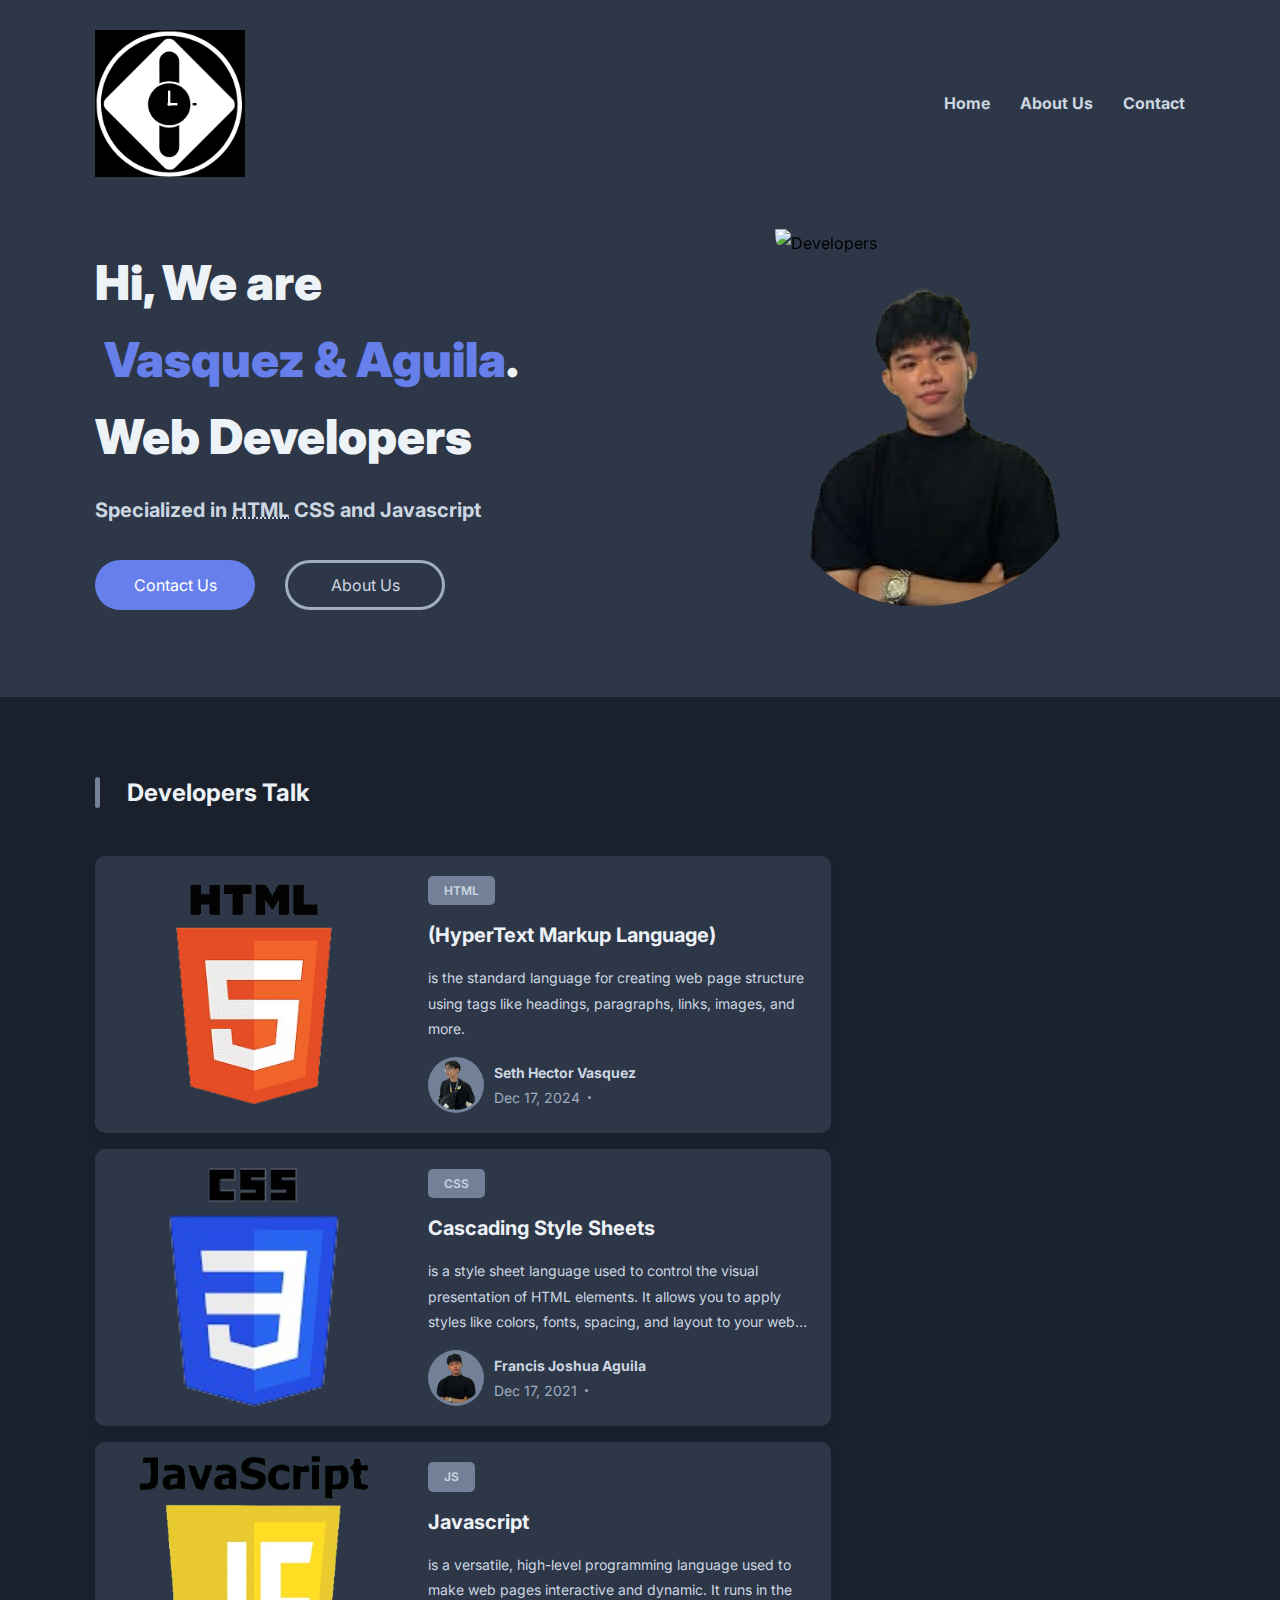
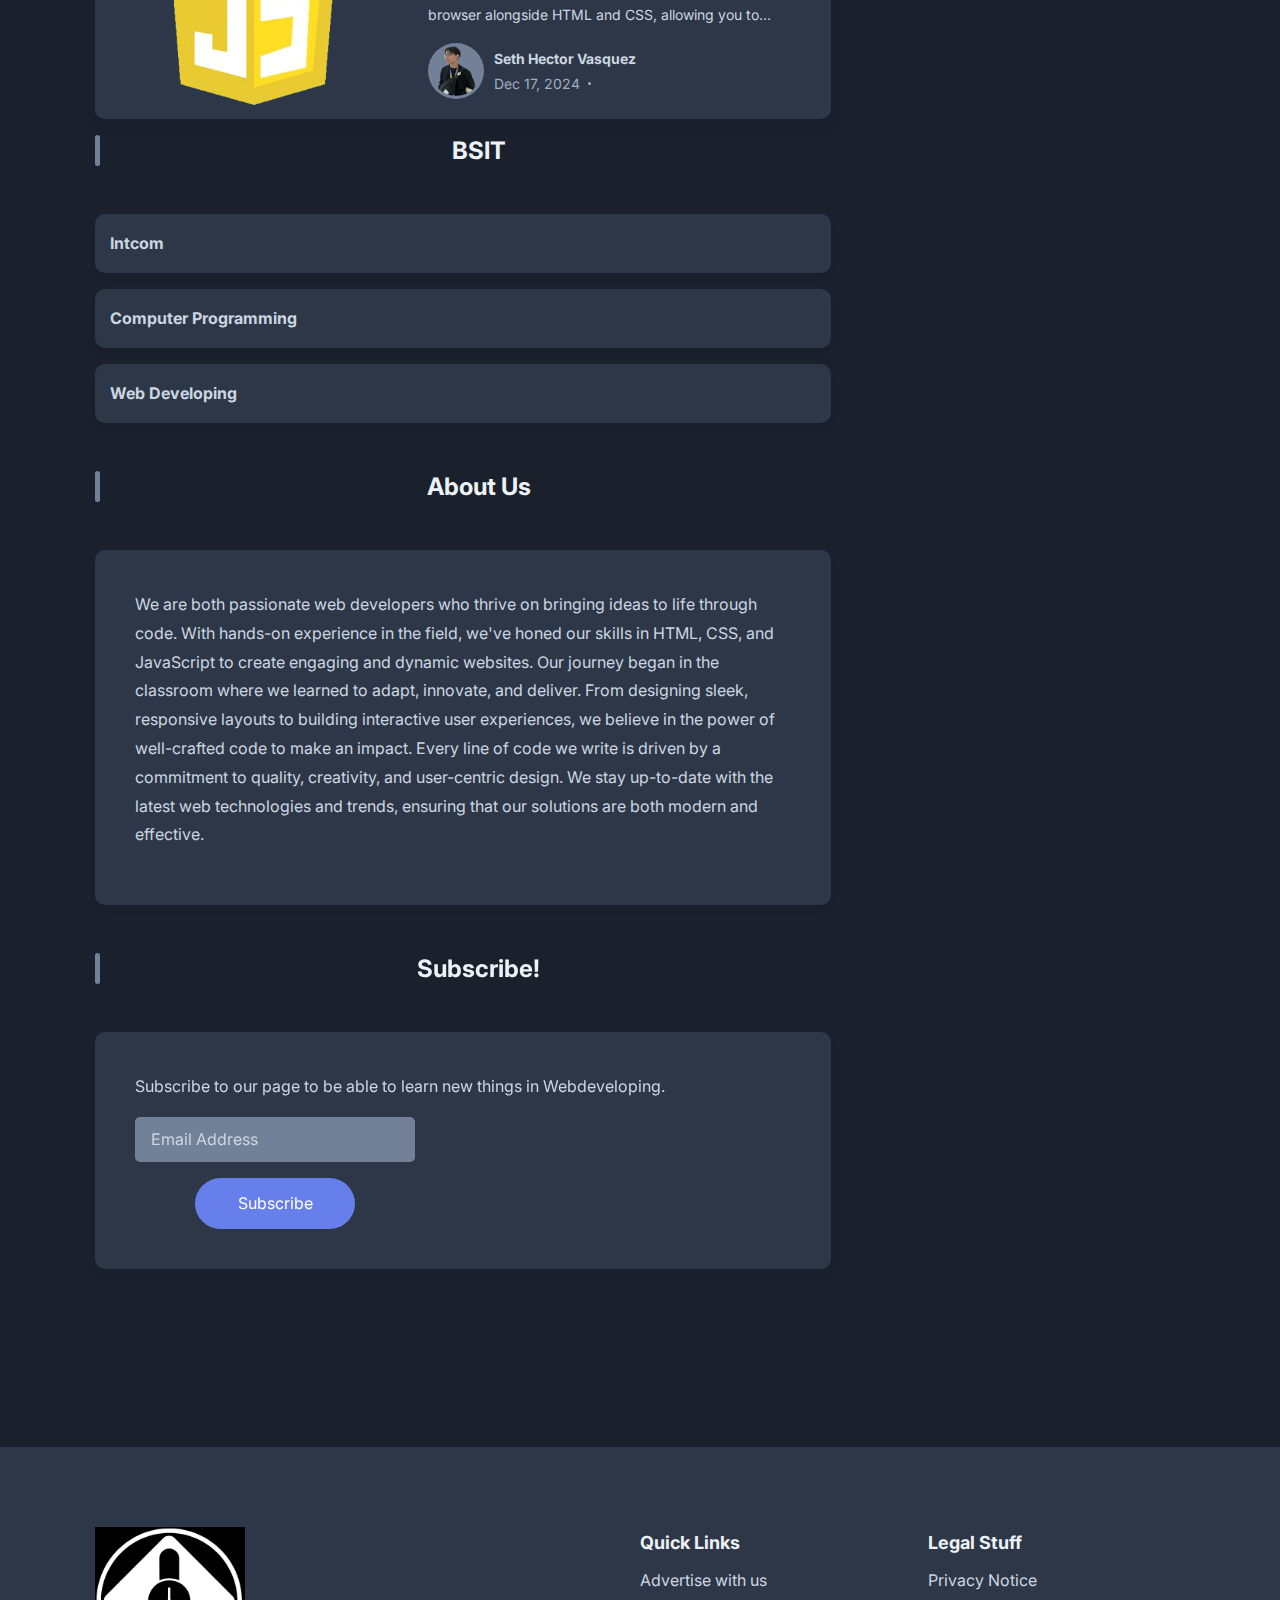
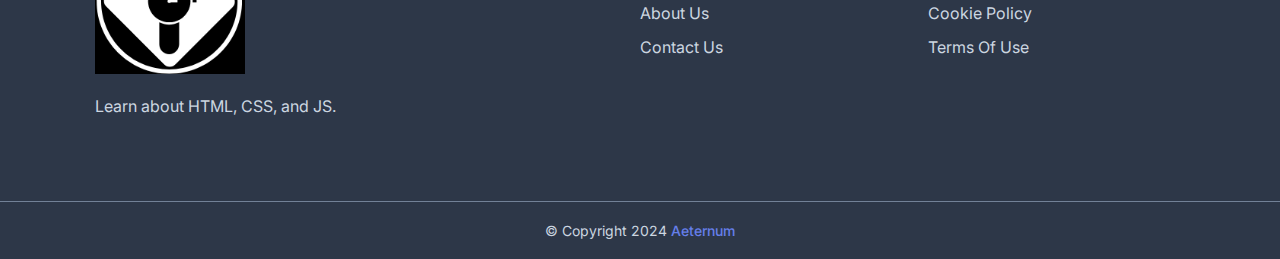
==== Developers.html @ 4b657378 "developers" ====
<!DOCTYPE html>
<html lang="en">
<head>
    <meta charset="UTF-8">
    <meta name="viewport" content="width=device-width, initial-scale=1.0">
  <title>Developers Page</title>

  <!--
    - favicon
  -->
  <link rel="shortcut icon" href="IMG/favicon.ico" type="image/x-icon">

  <!--
    - custom css link
  -->
  <link rel="stylesheet" href="./css/style.css">

  <!--
    - google font link
  -->
  <link rel="preconnect" href="https://fonts.googleapis.com">
  <link rel="preconnect" href="https://fonts.gstatic.com" crossorigin>
  <link href="https://fonts.googleapis.com/css2?family=Inter:wght@200;300;400;500;600;700;800;900&display=swap"
    rel="stylesheet">
</head>

<body class="dark-theme">

  <!--
    - #HEADER
  -->

  <header>

    <div class="container">

      <nav class="navbar">

        <a href="#">
          <img src="images/Logo.png" alt="SimpleBlog logo" width="150" class="logo-dark">
        </a>

        <div class="btn-group">

          <button class="nav-menu-btn">
            <ion-icon name="menu-outline"></ion-icon>
          </button>

        </div>

        <div class="flex-wrapper">

          <ul class="desktop-nav">

            <li>
              <a href="#" class="nav-link">Home</a>
            </li>

            <li>
              <a href="#" class="nav-link">About Us</a>
            </li>

            <li>
              <a href="#" class="nav-link">Contact</a>
            </li>

          </ul>


        </div>

        <div class="mobile-nav">

          <button class="nav-close-btn">
            <ion-icon name="close-outline"></ion-icon>
          </button>

          <div class="wrapper">

            <p class="h3 nav-title">Main Menu</p>

            <ul>
              <li class="nav-item">
                <a href="#" class="nav-link">Home</a>
              </li>

              <li class="nav-item">
                <a href="#" class="nav-link">About Us</a>
              </li>

              <li class="nav-item">
                <a href="#" class="nav-link">Contact</a>
              </li>
            </ul>

          </div>

          <div>

            <p class="h3 nav-title">Topics</p>

            <ul>
              <li class="nav-item">
                <a href="#" class="nav-link">Database</a>
              </li>

              <li class="nav-item">
                <a href="#" class="nav-link">Accessibility</a>
              </li>

              <li class="nav-item">
                <a href="#" class="nav-link">Web Performance</a>
              </li>
            </ul>

          </div>

        </div>

      </nav>

    </div>

  </header>





  <main>

    <!--
      - #HERO SECTION
    -->

    <div class="hero">

      <div class="container">

        <div class="left">

          <h1 class="h1">
            Hi, We are<b><br>&nbsp;Vasquez & Aguila</b>.
            <br>Web Developers
          </h1>

          <p class="h3">
            Specialized in <abbr title="Accessibility">HTML</abbr>
            CSS and Javascript
          </p>

          <div class="btn-group">
            <a href="#" class="btn btn-primary">Contact Us</a>
            <a href="#" class="btn btn-secondary">About Us</a>
          </div>

        </div>

        <div class="right">

          <div class="pattern-bg"></div>
          <div class="img-box">
            <img src="images/hero.png" alt="Developers" class="hero-img"><br> <img src="images/Hero2.png" alt="Developers" class="hero-img">
          </div>

        </div>

      </div>

    </div>





    <div class="main">

      <div class="container">

        <!--
          - BLOG SECTION
        -->

        <div class="blog">

          <h2 class="h2">Developers Talk</h2>

          <div class="blog-card-group">

            <div class="blog-card">

              <div class="blog-card-banner">
                <img src="images/HTML.png" alt=""
                  width="250" class="blog-banner-img">
              </div>

              <div class="blog-content-wrapper">

                <button class="blog-topic text-tiny">HTML</button>

                <h3>
                  <a href="#" class="h3">
                    (HyperText Markup Language)
                  </a>
                </h3>

                <p class="blog-text">
                    is the standard language for creating web page structure using tags like headings, paragraphs, links, images, and more.
                </p>

                <div class="wrapper-flex">

                  <div class="profile-wrapper">
                    <img src="images/Hero.png" alt="Seth Vasquez" width="50">
                  </div>

                  <div class="wrapper">
                    <a href="#" class="h4">Seth Hector Vasquez</a>

                    <p class="text-sm">
                      <time datetime="2024-12-17">Dec 17, 2024</time>
                      <span class="separator"></span>
                    </p>
                  </div>

                </div>

              </div>

            </div>


            <div class="blog-card">

              <div class="blog-card-banner">
                <img src="images/CSS.png" alt="" width="250"
                  class="blog-banner-img">
              </div>

              <div class="blog-content-wrapper">

                <button class="blog-topic text-tiny">CSS</button>

                <h3><a href="" class="h3">Cascading Style Sheets</a></h3>

                <p class="blog-text">
                    is a style sheet language used to control the visual presentation of HTML elements. It allows you to apply styles like colors, fonts, spacing, and layout to your web pages. CSS helps ensure that websites are visually appealing and consistent across different devices.
                </p>

                <div class="wrapper-flex">

                  <div class="profile-wrapper">
                    <img src="images/Hero2.png" alt="Josh Aguila" width="50">
                  </div>

                  <div class="wrapper">
                    <a href="#" class="h4">Francis Joshua Aguila</a>

                    <p class="text-sm">
                      <time datetime="2024-12-17">Dec 17, 2021</time>
                      <span class="separator"></span>
                    </p>
                  </div>

                </div>

              </div>

            </div>


            <div class="blog-card">

              <div class="blog-card-banner">
                <img src="images/JS.png" alt="" width="250"
                  class="blog-banner-img">
              </div>

              <div class="blog-content-wrapper">

                <button class="blog-topic text-tiny">JS</button>

                <h3><a href="" class="h3">Javascript</a></h3>

                <p class="blog-text">
                    is a versatile, high-level programming language used to make web pages interactive and dynamic. It runs in the browser alongside HTML and CSS, allowing you to respond to user actions, manipulate webpage content, and create complex features like animations, form validations, and dynamic updates without reloading the page.
                </p>

                <div class="wrapper-flex">

                  <div class="profile-wrapper">
                    <img src="images/Hero.png" alt="" width="50">
                  </div>

                  <div class="wrapper">
                    <a href="#" class="h4">Seth Hector Vasquez</a>

                    <p class="text-sm">
                      <time datetime="2024-12-17">Dec 17, 2024</time>
                      <span class="separator"></span>
                    </p>
                  </div>

                </div>

              </div>

            </div>



        <!--
          - ASIDE
        -->

        <div class="aside">

          <div class="topics">

            <h2 class="h2">BSIT</h2>

            <a href="#" class="topic-btn">

              <p>Intcom</p>
            </a>

            <a href="#" class="topic-btn">

              <p>Computer Programming</p>
            </a>

            <a href="#" class="topic-btn">

              <p>Web Developing</p>
            </a>

          </div>

          <div class="contact">

            <h2 class="h2">About Us</h2>

            <div class="wrapper">

              <p>
                We are both passionate web developers who thrive on bringing ideas to life through code. With hands-on experience in the field, we've honed our skills in HTML, CSS, and JavaScript to create engaging and dynamic websites.

                Our journey began in the classroom where we learned to adapt, innovate, and deliver. From designing sleek, responsive layouts to building interactive user experiences, we believe in the power of well-crafted code to make an impact.

                Every line of code we write is driven by a commitment to quality, creativity, and user-centric design. We stay up-to-date with the latest web technologies and trends, ensuring that our solutions are both modern and effective.
              </p>

            </div>

          </div>

          <div class="newsletter">

            <h2 class="h2">Subscribe!</h2>

            <div class="wrapper">

              <p>
                Subscribe to our page to be able to learn new things in Webdeveloping.
              </p>

              <form action="#">
                <input type="email" name="email" placeholder="Email Address" required>

                <button type="submit" class="btn btn-primary">Subscribe</button>
              </form>

            </div>

          </div>

        </div>

      </div>

    </div>

  </main>





  <!--
    - #FOOTER
  -->

  <footer>

    <div class="container">

      <div class="wrapper">

        <a href="#" class="footer-logo">
          <img src="images/Logo.png" alt="SimpleBlog Logo" width="150" class="logo-light">
          <img src="images/Logo.png" alt="SimpleBlog Logo" width="150" class="logo-dark">
        </a>

        <p class="footer-text">
          Learn about HTML, CSS, and JS.
        </p>

      </div>

      <div class="wrapper">

        <p class="footer-title">Quick Links</p>

        <ul>

          <li>
            <a href="#" class="footer-link">Advertise with us</a>
          </li>

          <li>
            <a href="#" class="footer-link">About Us</a>
          </li>

          <li>
            <a href="#" class="footer-link">Contact Us</a>
          </li>

        </ul>

      </div>

      <div class="wrapper">

        <p class="footer-title">Legal Stuff</p>

        <ul>

          <li>
            <a href="#" class="footer-link">Privacy Notice</a>
          </li>

          <li>
            <a href="#" class="footer-link">Cookie Policy</a>
          </li>

          <li>
            <a href="#" class="footer-link">Terms Of Use</a>
          </li>

        </ul>

      </div>

    </div>

    <p class="copyright">
      &copy; Copyright 2024 <a href="#">Aeternum</a>
    </p>

  </footer>

</body>

</html>
---- css/style.css ----
.light-theme {

  /**
   * light theme colors 
   */

  --background-primary: hsl(0, 0%, 100%);
  --background-secondary: hsl(0, 0%, 97%);

  --action-primary: hsl(214, 32%, 91%);
  --action-secondary: hsl(210, 38%, 95%);

  --foreground-primary: hsl(218, 23%, 23%);
  --foreground-secondary: hsl(216, 15%, 52%);
  --foreground-tertiary: hsl(214, 20%, 69%);

  --accent: hsl(229, 76%, 66%);

}

.dark-theme {

  /**
   * dark theme colors 
   */

  --background-primary: hsl(218, 23%, 23%);
  --background-secondary: hsl(220, 26%, 14%);

  --action-primary: hsl(216, 15%, 52%);
  --action-secondary: hsl(218, 23%, 23%);

  --foreground-primary: hsl(210, 38%, 95%);
  --foreground-secondary: hsl(211, 25%, 84%);
  --foreground-tertiary: hsl(214, 20%, 69%);

  --accent: hsl(229, 76%, 66%);

}

:root {

  /**
   * color
   */

  --white: hsl(0, 0%, 100%);

  /**
   * typography 
   */

  --fs-base: 0.85rem;
  --fs-1: 1.875rem;
  --fs-2: 1.5rem;
  --fs-3: 1.25rem;
  --fs-4: 0.875rem;
  --fs-5: 0.75rem;

  /**
   * spacing 
   */

  --py: 5rem;

}





/*-----------------------------------*\ 
  #RESET
\*-----------------------------------*/

*, *::before, *::after {
  margin:  0;
  padding: 0;
  box-sizing: border-box;
}

a { text-decoration: none; }

li { list-style: none; }

img, button { display: block; }

a, span { display: inline-block; }

button {
  font: inherit;
  border: none;
  background: none;
  cursor: pointer;
}

html {
  font-family: "Inter", sans-serif;
  font-size: var(--fs-base); /* base font-size (0.85rem = 13.6px) */
  line-height: 1.8;
}

:focus { outline-offset: 4px; }


/**
 * scrollbar style
 */

::-webkit-scrollbar { width: 16px; }


::-webkit-scrollbar-thumb {
  background: var(--accent);
  border-radius: 20px;
  border: 4px solid;
}

.light-theme::-webkit-scrollbar-thumb { border-color: hsl(0, 0%, 90%); }

.dark-theme::-webkit-scrollbar-thumb { border-color: hsl(219, 27%, 20%); }

.light-theme::-webkit-scrollbar-track { background: hsl(0, 0%, 90%); }

.dark-theme::-webkit-scrollbar-track { background: hsl(219, 27%, 20%); }





/*-----------------------------------*\ 
  #BASE STYLE
\*-----------------------------------*/

.h1,
.h2,
.h3,
.h4 {
  display: block;
  color: var(--foreground-primary);
}

.h1 {
  font-size: var(--fs-1);
  font-weight: 900;
}

.h2 {
  font-size: var(--fs-2);
  font-weight: 700;
}

.h3 {
  font-size: var(--fs-3);
  font-weight: 700;
}

.h4 {
  font-size: var(--fs-4);
  font-weight: 700;
}

.text-sm { font-size: var(--fs-4); }

.text-tiny { font-size: var(--fs-5); }





/*-----------------------------------*\ 
  #REUSED STYLE
\*-----------------------------------*/

.container {
  margin-inline: auto;
  margin: auto; /* fallback for margin-inline */
  padding: 0 15px;
}

.btn {
  min-width: 10rem;
  border-radius: 100px;
}

.btn-primary {
  background: var(--accent);
  color: var(--white);
  padding: 0.6875rem 1.1875rem;
}

.btn-primary:hover {
  background: var(--foreground-secondary);
  color: var(--action-primary);
}

.btn-secondary {
  background: var(--action-secondary);
  color: var(--foreground-secondary);
  padding: 0.5rem 1rem;
  border: 3px solid var(--foreground-tertiary);
}

.btn-secondary:hover { border-color: var(--accent); }





/*-----------------------------------*\ 
  #Extra style for dark theme
\*-----------------------------------*/

.dark-theme .btn-primary:hover { color: var(--background-primary); }

.dark-theme .blog-topic {
  background: var(--action-primary);
  color: var(--foreground-secondary);
}

.dark-theme .blog-topic:hover {
  background: var(--foreground-primary);
  color: var(--action-primary);
}

.dark-theme .load-more:hover { color: var(--white); }

.dark-theme .aside .h2 { color: var(--foreground-primary); }




/*-----------------------------------*\ 
  #HEADER
\*-----------------------------------*/

header { background: var(--background-primary); }

header .flex-wrapper { display: none; }

.navbar {
  display:         flex;
  justify-content: space-between;
  align-items:     center;
  gap: 15px;
  padding: 15px 0;
}

.logo-light,
.logo-dark { display: none; }

.light-theme .logo-light,
.dark-theme .logo-dark { display: block; }

header .btn-group {
  display:     flex;
  align-items: center;
  gap: 15px;
}

.theme-btn-mobile,
.nav-menu-btn,
.nav-close-btn {
  background: var(--action-secondary);
  color: var(--foreground-tertiary);
  width:  40px;
  height: 40px;
  display:         flex;
  justify-content: center;
  align-items:     center;
  border-radius: 50%;
  font-size: 25px;
}

:is(.theme-btn-mobile,
.nav-menu-btn,
.nav-close-btn):hover {
  background: var(--accent);
  color: var(--white);
}

.theme-btn-mobile ion-icon { display: none; }

.theme-btn-mobile.light .sun,
.theme-btn-mobile.dark .moon { display: block; }

.mobile-nav {
  position: fixed;
  inset: 0;
  background: var(--background-primary);
  padding: 70px 20px;
  overflow: auto;
  overscroll-behavior: contain;
  transform: translateX(100%);
  visibility: hidden;
  transition: 0.5s cubic-bezier(1, 0, 0.30, 0.70);
  z-index: 10;
}

.mobile-nav.active {
  transform: translateX(0);
  visibility: visible;
}

.nav-close-btn {
  position: absolute;
  top:   20px;
  right: 20px;
}

.mobile-nav .wrapper {
  padding-bottom: 1.25rem;
  margin-bottom:  1.25rem;
  border-bottom: 1px solid var(--action-primary);
}

.mobile-nav .nav-title { margin-bottom: 1rem; }

.mobile-nav .nav-item { margin-bottom: 0.5rem; }

.mobile-nav .nav-link {
  font-size: var(--fs-3);
  color: var(--foreground-secondary);
}

.mobile-nav .nav-link:hover { color: var(--accent); }





/*-----------------------------------*\ 
  #HERO SECTION
\*-----------------------------------*/

.hero {
  background: var(--background-primary);
  padding-top:    2rem;
  padding-bottom: var(--py);
  text-align: center;
}

.hero .h1 {
  margin-bottom: 1rem;
  line-height: 1.6;
}

.hero b {
  color: var(--accent);
  font-weight: inherit;
}

.hero .h3 {
  color: var(--foreground-secondary);
  margin-bottom: 2rem;
}

.hero .btn-group {
  display:         flex;
  justify-content: center;
  flex-wrap:       wrap;
  gap: 15px;
  text-align: center;
}

.hero .right { display: none; }





/*-----------------------------------*\ 
  #BLOG SECTION
\*-----------------------------------*/

.main {
  background: var(--background-secondary);
  padding: var(--py) 0;
}

.blog .h2 {
  line-height: 1.3;
  margin-bottom: 3rem;
  text-align: center;
}

.blog-card-group { margin-bottom: 3rem; }

.blog-card {
  background: var(--background-primary);
  padding: 10px;
  margin-bottom: 1rem;
  border-radius: 10px;
  box-shadow: 0 10px 10px hsla(0, 0%, 0%, 0.05);
  transition: 0.25s ease;
}

.blog-card:hover {
  transform: translateY(-2px);
  box-shadow: 0 10px 10px hsla(0, 0%, 0%, 0.1);
}

.blog-card-banner { display: none; }

.blog-content-wrapper { padding: 10px 5px; }

.blog-topic {
  background: var(--action-secondary);
  color: var(--foreground-secondary);
  font-weight: 600;
  padding: 0.25rem 1rem;
  border-radius: 5px;
  margin-bottom: 1rem;
}

.blog-topic:hover {
  background: var(--foreground-secondary);
  color: var(--action-secondary);
}

.blog-card .h3 {
  line-height: 1.4;
  margin-bottom: 1rem;
}

.blog-card .h3:hover {
  text-decoration: underline;
  text-decoration-thickness: 2px;
}

.blog-text,
.profile-wrapper { display: none; }

.blog .wrapper {
  display:         flex;
  justify-content: space-between;
  align-items:     center;
  flex-wrap:       wrap;
  gap: 15px;
}

.blog .h4 { color: var(--foreground-secondary); }

.blog .h4:hover { color: var(--accent); }

.blog .text-sm {
  display:     flex;
  align-items: center;
  gap: 5px;
  color: var(--foreground-tertiary);
}

.blog .separator {
  background: var(--foreground-tertiary);
  margin-inline: 3px;
  margin: 0 3px; /* fallback for margin-inline */
  width:  3px;
  height: 3px;
  border-radius: 3px;
}

.blog ion-icon { --ionicon-stroke-width: 50px; }

.load-more {
  margin-inline: auto;
  margin: auto; /* fallback for margin-inline */
  background: var(--foreground-secondary);
  color: var(--background-secondary);
  padding: 0.6875rem 1.1875rem;
}

.load-more:hover { background: var(--accent); }





/*-----------------------------------*\ 
  #ASIDE
\*-----------------------------------*/

.aside { display: none; }





/*-----------------------------------*\ 
  #FOOTER
\*-----------------------------------*/

footer { background: var(--background-primary); }

footer .container {
  padding: var(--py) 15px;
  display: grid;
  grid-template-columns: 1fr;
  gap: 30px;
}

footer .wrapper { text-align: center; }

.footer-logo { margin-bottom: 10px; }

.footer-text {
  color: var(--foreground-secondary);
  max-width: 300px;
  margin-inline: auto;
  margin: auto; /* fallback for margin-inline */
}

.footer-title {
  color: var(--foreground-primary);
  font-weight: 700;
  margin-bottom: 0.4rem;
}

.footer-link { color: var(--foreground-secondary); }

.footer-link:hover { color: var(--accent); }

.copyright {
  color: var(--foreground-secondary);
  font-size: var(--fs-4);
  text-align: center;
  padding: 1rem;
  border-top: 1px solid var(--action-primary);
}

.copyright a {
  color: var(--accent);
  font-weight: 500;
}

.copyright a:hover { text-decoration: underline; }





/*-----------------------------------*\ 
  #MEDIA QUERIES
\*-----------------------------------*/

/**
 * responsive for larger than 550px screen
 */

@media (min-width: 550px) {

  :root {

    /**
     * typography 
     */

    --fs-base: 0.90rem;

  }


  /**
   * BLOG 
   */

  .blog-card {
    display: grid;
    grid-template-columns: 3fr 4fr;
    gap: 20px;
  }

  .blog-card-banner {
    display: block;
    overflow: hidden;
    border-radius: 5px;
  }

  .blog-banner-img {
    width:  100%;
    height: 100%;
    object-fit: cover;
  }

}





/**
 * responsive for larger than 650px screen
 */

@media (min-width: 650px) {

  :root {

    /**
     * typography 
     */

    --fs-1: 2.25rem;

  }



  /**
   * REUSED STYLE 
   */

  .container { padding: 0 30px; }



  /**
   * HEADER 
   */

  .navbar { padding: 30px 0; }



  /**
   * BLOG 
   */

  .blog .h2 {
    position: relative;
    text-align: left;
    padding-left: 2rem;
  }

  .blog .h2::before {
    content: '';
    position: absolute;
    top:  0;
    left: 0;
    background: var(--action-primary);
    width:  5px;
    height: 100%;
    border-radius: 5px;
  }

  .blog-text,
  .profile-wrapper { display: block; }

  .blog-text {
    color: var(--foreground-secondary);
    font-size: var(--fs-4);
    display: -webkit-box;
    line-clamp: 3;
    -webkit-line-clamp: 3;
    -webkit-box-orient: vertical;
    overflow: hidden;
    margin-bottom: 1rem;
  }

  .blog .wrapper-flex {
    display:         flex;
    justify-content: start;
    align-items:     center;
    gap: 10px;
  }

  .profile-wrapper {
    width:  56px;
    height: 56px;
    background: var(--action-primary);
    padding: 3px;
    border-radius: 50%;
  }

  .profile-wrapper img { border-radius: 50%; }

  .blog .wrapper {
    flex-direction: column;
    align-items: start;
    gap: 0;
  }



  /**
   * FOOTER 
   */

  footer .container {
    padding: var(--py) 30px;
    grid-template-columns: 2fr 1fr 1fr;
  }

  footer .wrapper { text-align: left; }

  .footer-text { margin: 0; }

}





/**
 * responsive for larger than 768px screen
 */

@media (min-width: 768px) {

  /**
   * REUSED STYLE 
   */

  .container { max-width: 800px; }

}





/**
 * responsive for larger than 1024px screen
 */

@media (min-width: 1024px) {

  :root {

    /**
     * typography 
     */

    --fs-base: 1rem;
    --fs-1: 3rem;

  }



  /**
   * REUSED STYLE 
   */

  .container { max-width: 1150px; }



  /**
   * HEADER 
   */

  header .btn-group { display: none; }

  header .flex-wrapper {
    display: flex;
    gap: 30px;
  }

  .desktop-nav {
    display:     flex;
    align-items: center;
    gap: 30px;
  }

  .desktop-nav .nav-link {
    color: var(--foreground-secondary);
    font-weight: 700;
  }

  .desktop-nav .nav-link:hover { color: var(--accent); }

  .theme-btn-desktop {
    position: relative;
    background: var(--background-secondary);
    color: var(--white);
    width:  52px;
    height: 26px;
    display:         flex;
    justify-content: center;
    align-items:     center;
    gap: 10px;
    border-radius: 100px;
  }

  .theme-btn-desktop.light {
    background: linear-gradient(45deg, hsl(7, 100%, 71%), hsl(46, 100%, 65%));
  }

  .theme-btn-desktop.dark {
    background: linear-gradient(45deg, hsl(225, 100%, 60%), hsl(296, 80%, 40%));
  }

  .theme-btn-desktop::before {
    content: '';
    position: absolute;
    background: var(--white);
    width:  21px;
    height: 21px;
    border-radius: 30px;
    top: 50%;
    left: 3px;
    transform: translateY(-50%);
    box-shadow: 0 2px 10px -2px hsla(0, 0%, 0%, 0.05);
    z-index: 2;
  }

  .theme-btn-desktop.dark::before { left: calc(100% - 24px); }



  /**
   * HERO 
   */

  .hero { text-align: left; }

  .hero .container {
    display: grid;
    grid-template-columns: 1fr 1fr;
    align-items: center;
    gap: 50px;
  }

  .hero .btn-group {
    justify-content: start;
    gap: 30px;
  }

  .hero .right {
    position: relative;
    display:         flex;
    justify-content: center;
    align-items:     center;
  }

  .hero .pattern-bg {
    position: absolute;
    top: 50%;
    transform: translateY(-50%);
    width: 100%;
    height: 200px;
    background: url(../images/pattern.png);
    background-size: contain;
    opacity: 0.2;
  }

  .hero .img-box {
    position: relative;
    z-index: 2;
  }

  .hero-img {
    width:  100%;
    height: 100%;
    object-fit: contain;
    border-radius: 0 0 280px 230px;
    transform: translate(10px, -10px);
  }

  .hero .shape {
    position: absolute;
    top:  50%;
    left: 50%;
    border-radius: 50%;
    transform: translate(-50%, -42%) rotate(-20deg);
  }

  .hero .shape-1 {
    background: var(--accent);
    width:  90%;
    height: 90%;
    z-index: -1;
  }

  .hero .shape-2 {
    width:  92%;
    height: 92%;
    box-shadow: inset 0 -30px 0 var(--action-primary);
    z-index: 2;
  }



  /**
   * MAIN 
   */

  .main .container {
    display: grid;
    grid-template-columns: 5fr 2fr;
    gap: 60px;
  }



  /**
   * ASIDE 
   */

  .aside {
    display: block;
    align-self: stretch;
  }

  .aside .h2 {
    color: var(--foreground-secondary);
    margin-bottom: 3rem;
    text-align: center;
    line-height: 1.3;
  }

  .aside .wrapper {
    background: var(--background-primary);
    border-radius: 10px;
    padding: 40px;
    box-shadow: 0 5px 5px hsla(0, 0%, 0%, 0.05);
  }

  .topics { margin-bottom: 3rem; }

  .topic-btn {
    display:     flex;
    align-items: stretch;
    background: var(--background-primary);
    border-radius: 10px;
    box-shadow: 0 5px 5px hsla(0, 0%, 0%, 0.05);
    overflow: hidden;
  }

  .topic-btn:not(:last-child) { margin-bottom: 1rem; }

  .topic-btn .icon-box {
    font-size: 22px;
    width: 70px;
    display:         flex;
    justify-content: center;
    align-items:     center;
    background: var(--action-primary);
    color: var(--foreground-secondary);
  }

  .topic-btn:hover .icon-box {
    background: var(--accent);
    color: var(--white);
  }

  .topic-btn ion-icon { --ionicon-stroke-width: 40px; }

  .topic-btn p {
    padding: 15px;
    color: var(--foreground-secondary);
    font-weight: 700;
  }

  .tags { margin-bottom: 3rem; }

  .tags .wrapper {
    display:   flex;
    flex-wrap: wrap;
    gap: 0.2rem;
  }

  .tags .hashtag {
    background: var(--action-primary);
    color: var(--foreground-secondary);
    padding: 5px 10px;
    font-size: var(--fs-5);
    font-weight: 700;
    border-radius: 5px;
  }

  .tags .hashtag:hover {
    background: var(--foreground-secondary);
    color: var(--action-primary);
  }

  .contact { margin-bottom: 3rem; }

  .contact p {
    color: var(--foreground-secondary);
    margin-bottom: 1rem;
  }

  .social-link {
    display:         flex;
    justify-content: center;
    align-items:     center;
    gap: 10px;
  }

  .social-link .icon-box {
    width:  45px;
    height: 45px;
    background: var(--action-secondary);
    border-radius: 50%;
    display:         flex;
    justify-content: center;
    align-items:     center;
    font-size: 22px;
  }

  .social-link .discord { color: hsl(235, 86%, 65%); }

  .social-link .twitter { color: hsl(203, 89%, 53%); }

  .social-link .facebook { color: hsl(220, 46%, 48%); }
  
  .social-link .icon-box:hover {
    background: var(--accent);
    color: var(--white);
  }

  .newsletter {
    position: sticky;
    top: 3rem;
    margin-bottom: 98px;
  }

  .newsletter p {
    color: var(--foreground-secondary);
    margin-bottom: 1rem;
  }

  .newsletter input {
    border: none;
    background: var(--action-primary);
    display: block;
    width: 100%;
    padding: 0.5rem 1rem;
    font: inherit;
    color: var(--foreground-secondary);
    border-radius: 5px;
    margin-bottom: 1rem;
  }

  .newsletter input::placeholder { color: inherit; }

  .newsletter input:focus {
    outline: 2px solid;
    outline-offset: 0;
  }

  .newsletter .btn-primary {
    margin-inline: auto;
    margin: auto; /* fallback for margin-inline */
  }



  /**
   * FOOTER 
   */

  .footer-title { font-size: 1.125rem; }

  .footer-link { margin-bottom: 0.3rem; }

}
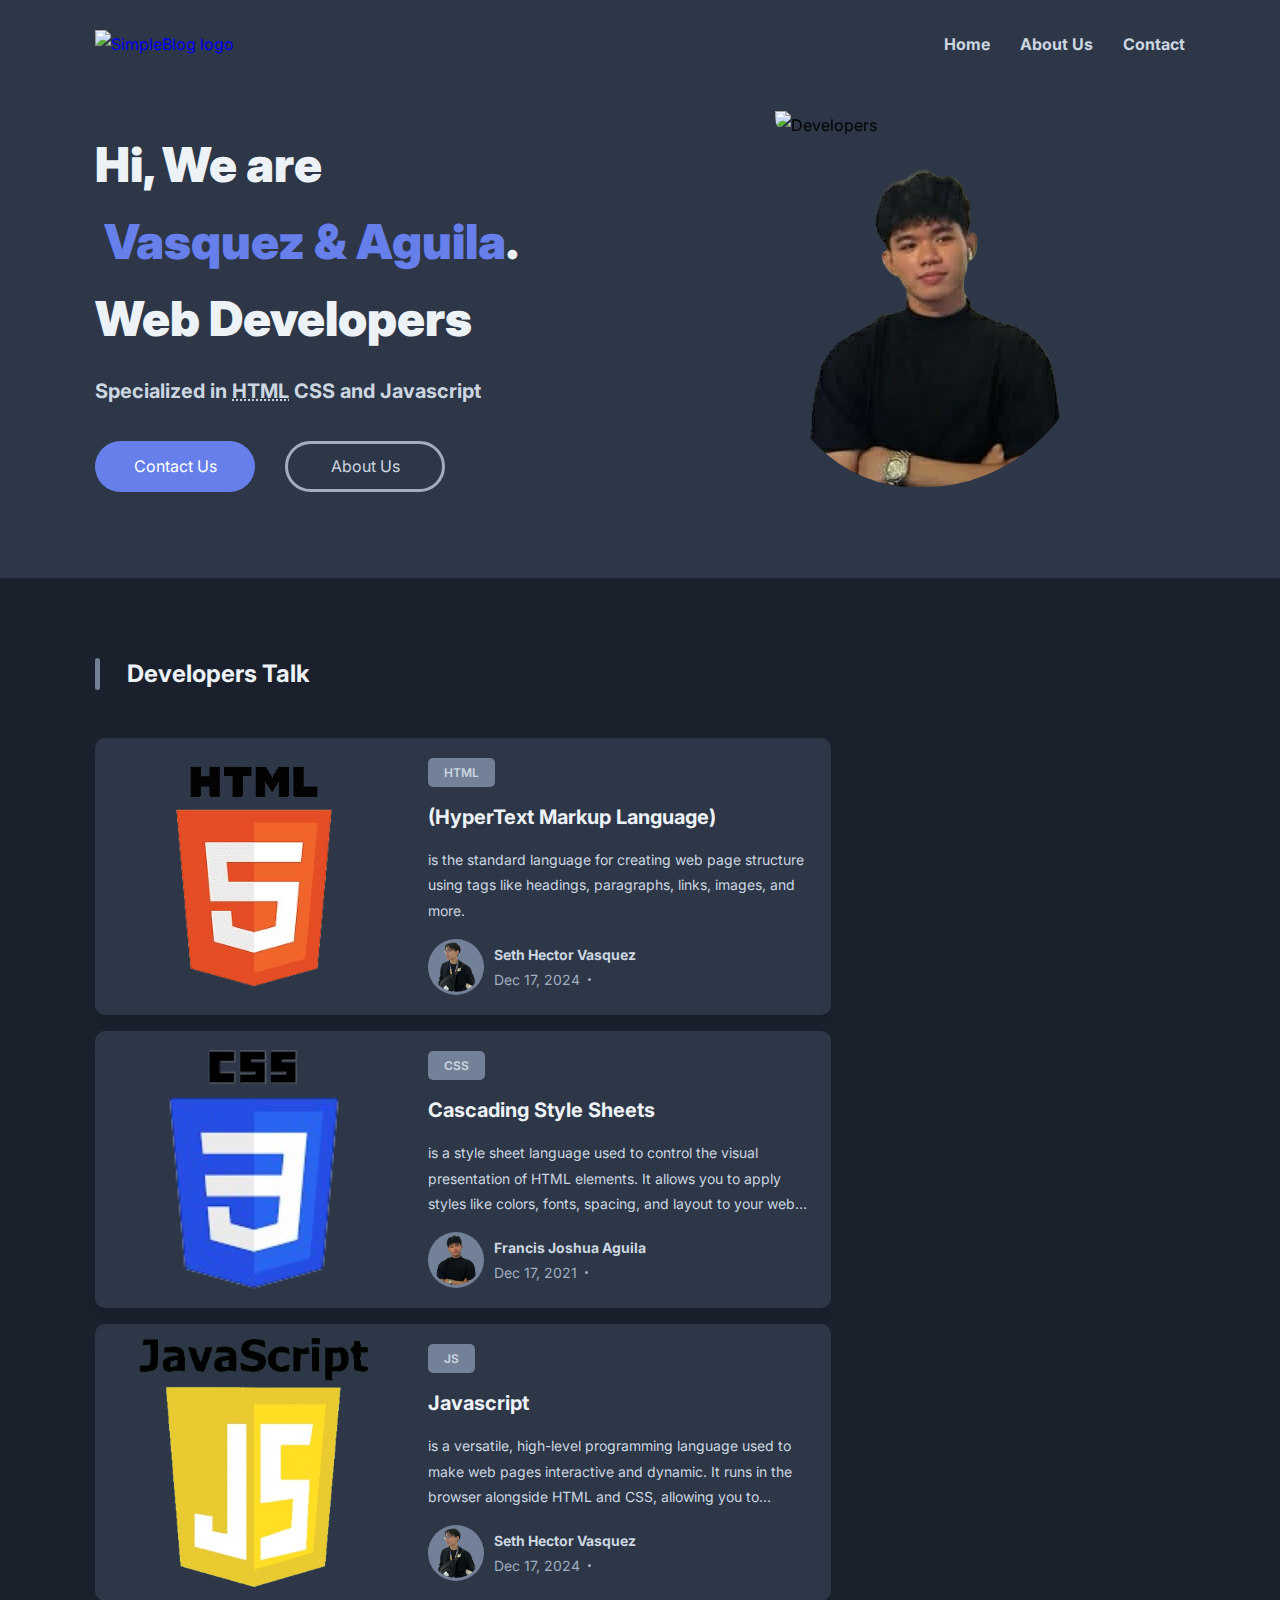
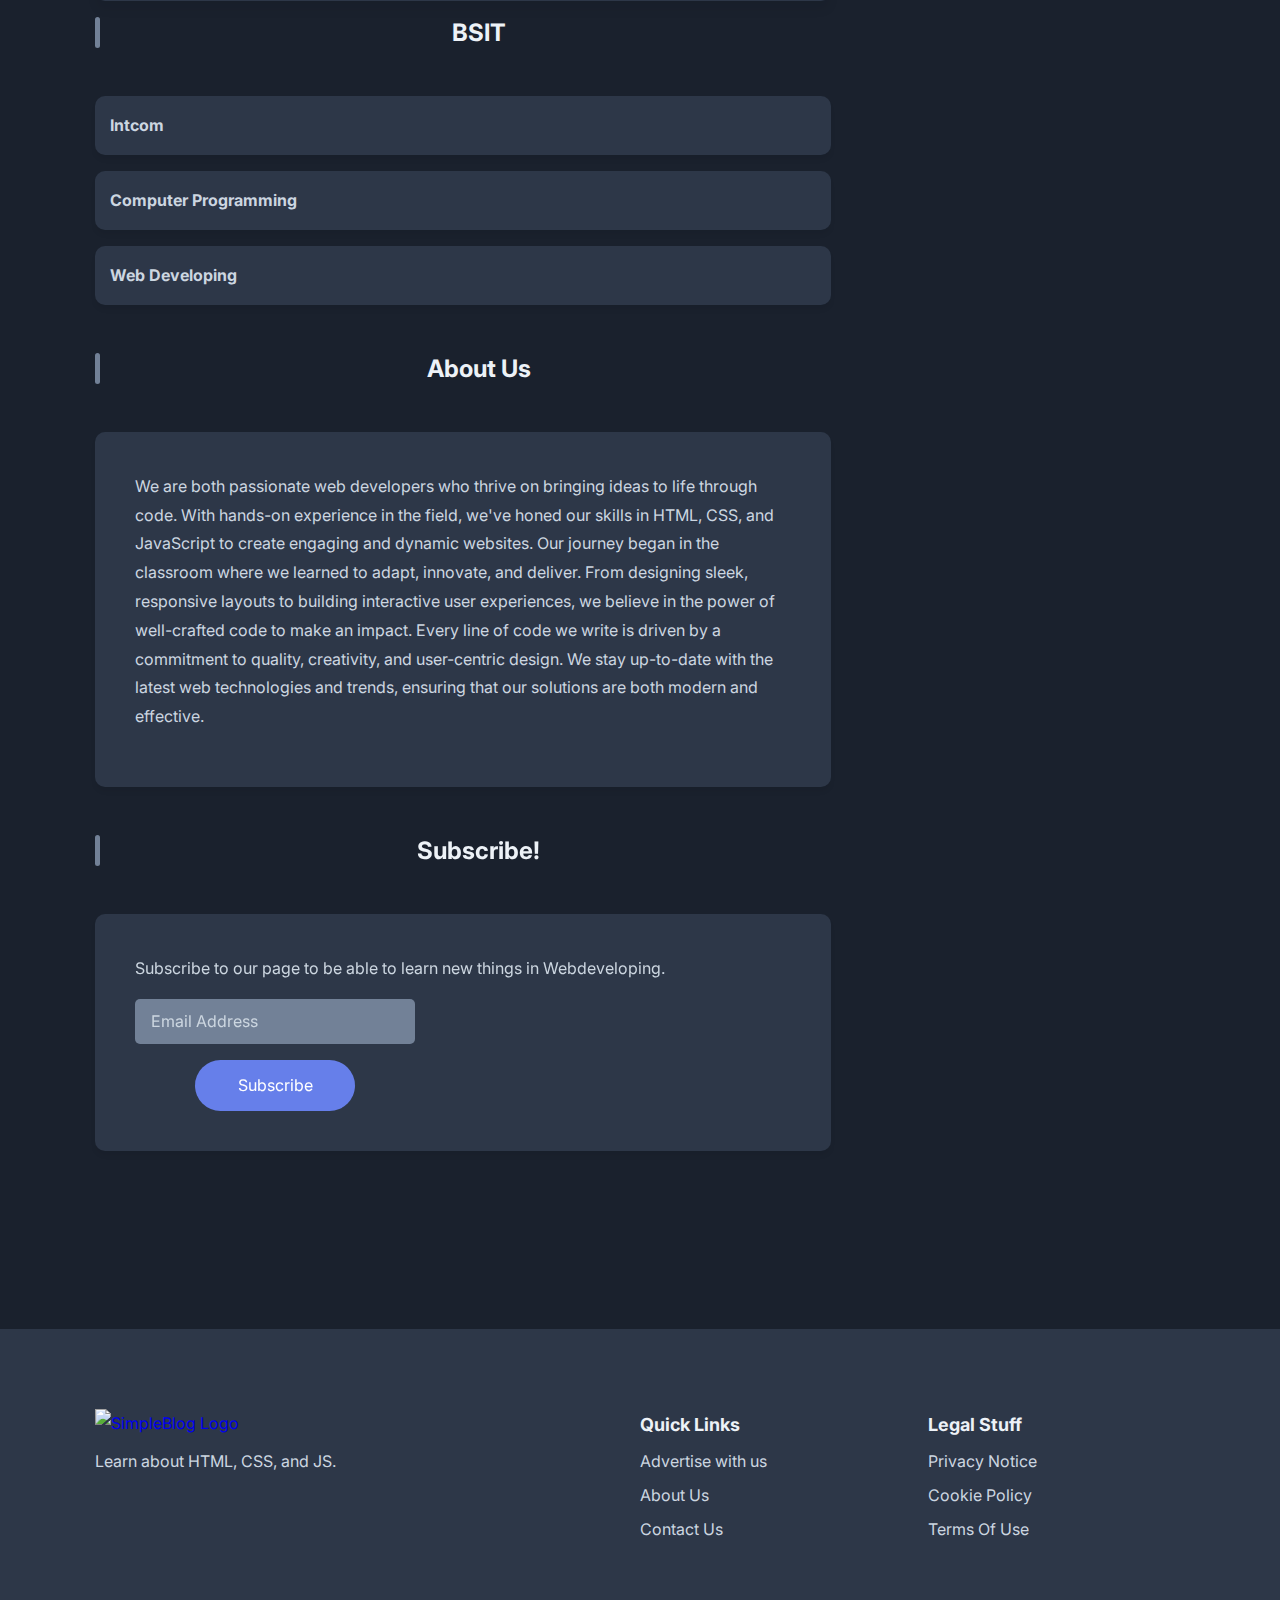
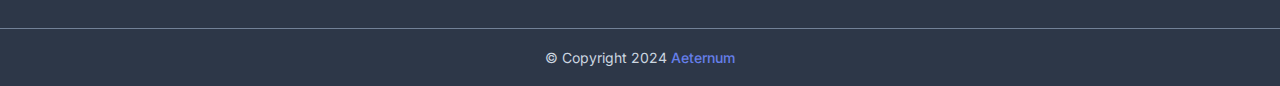
==== commit fcf421a4: "..." ====
--- a/Developers.html
+++ b/Developers.html
@@ -53,7 +53,7 @@
           <ul class="desktop-nav">
 
             <li>
-              <a href="#" class="nav-link">Home</a>
+              <a href="index.html" class="nav-link">Home</a>
             </li>
 
             <li>
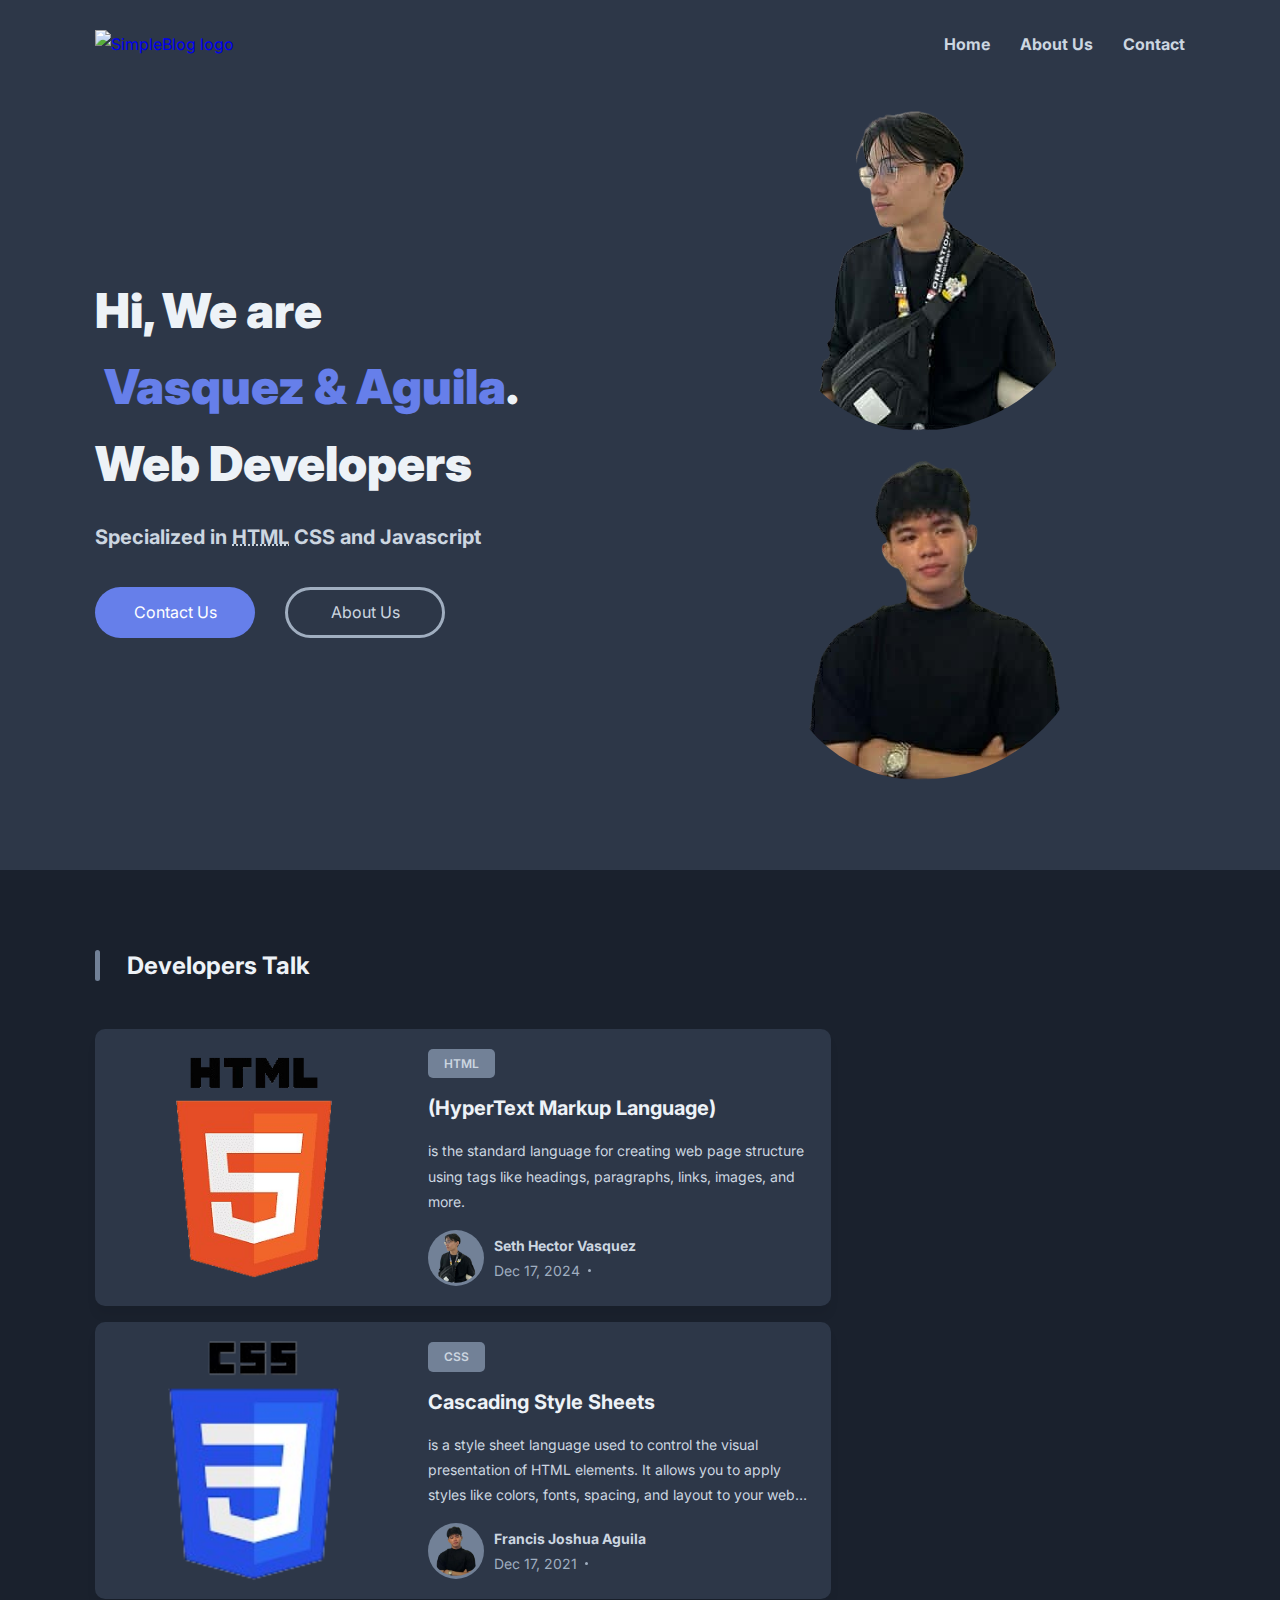
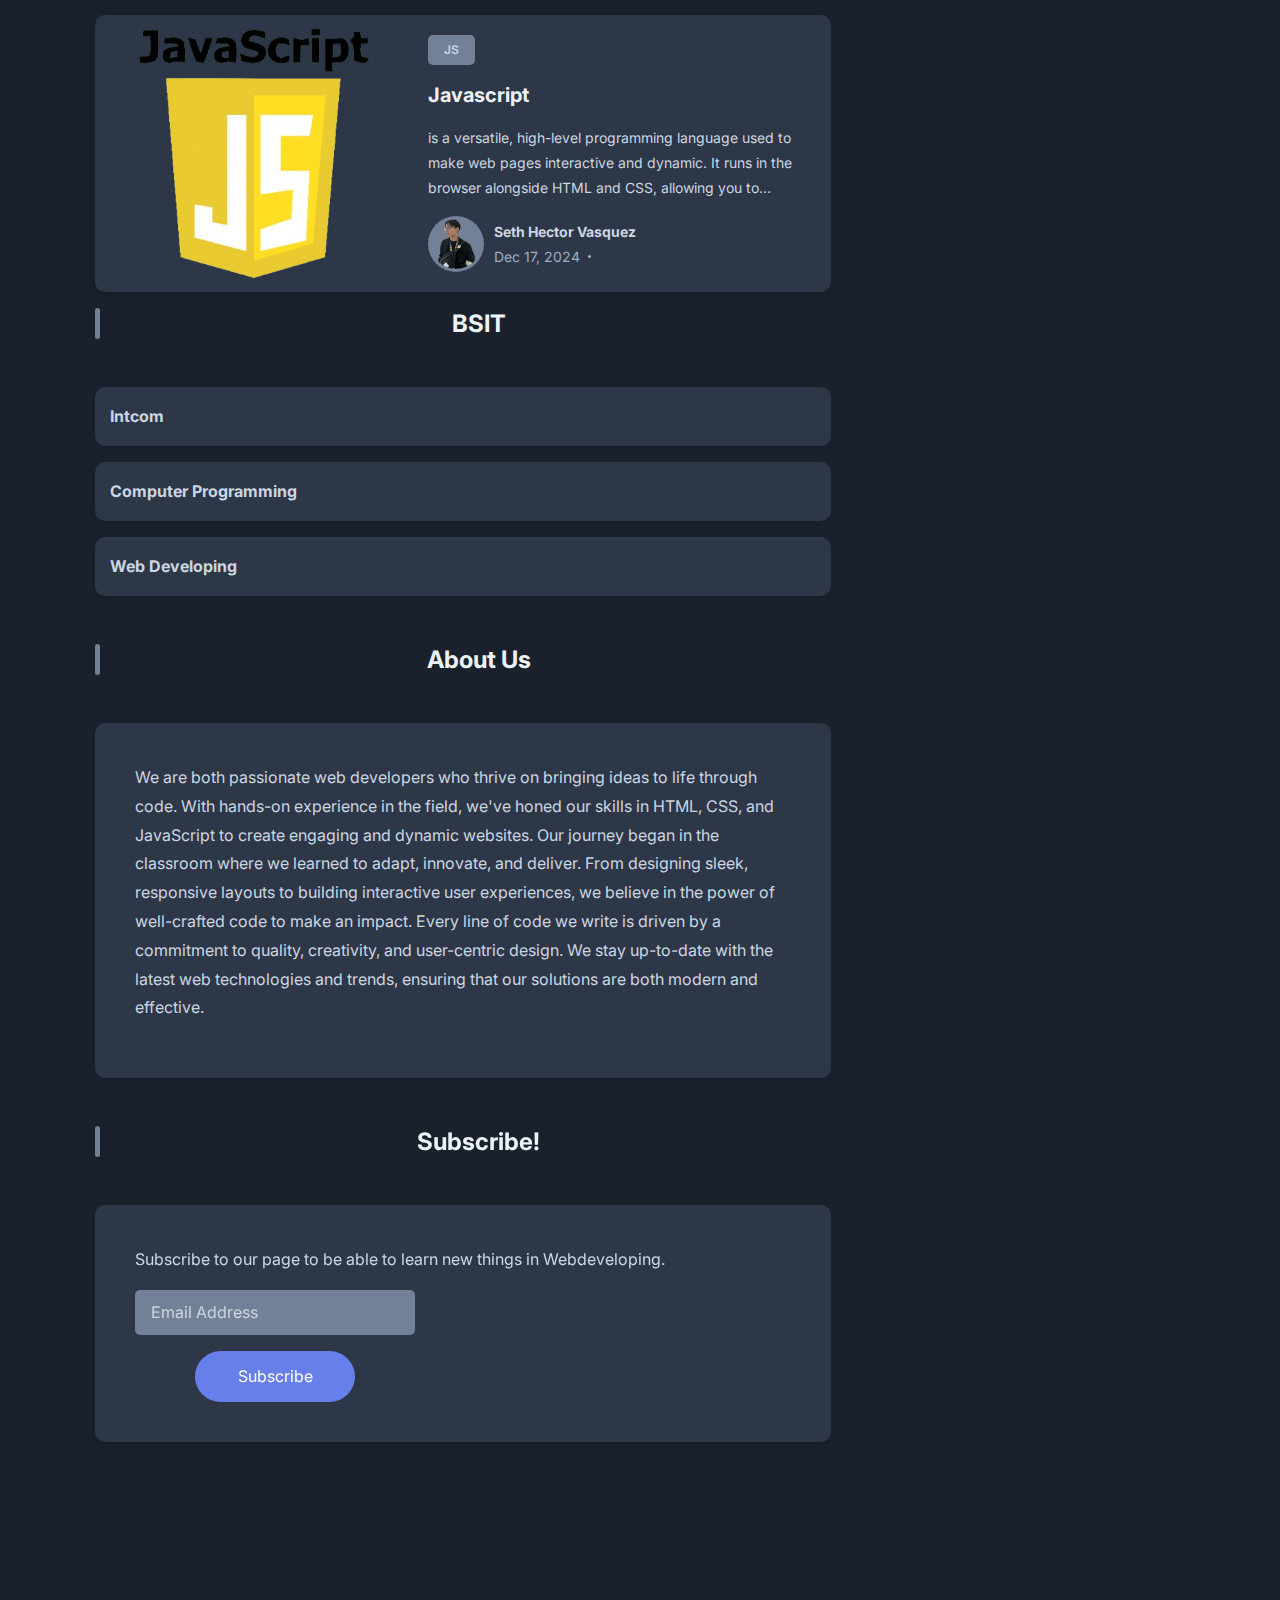
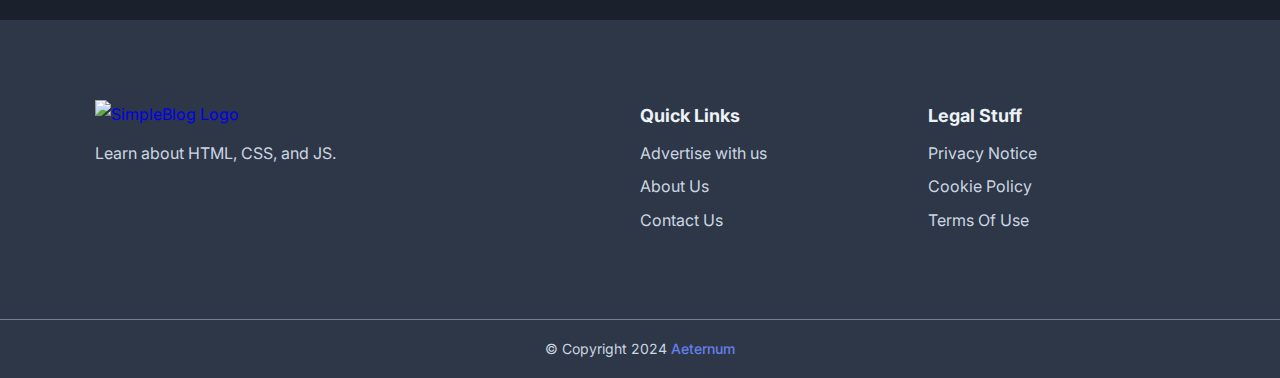
==== commit 92197c9c: "Update Developers.html" ====
--- a/Developers.html
+++ b/Developers.html
@@ -160,7 +160,7 @@
 
           <div class="pattern-bg"></div>
           <div class="img-box">
-            <img src="images/hero.png" alt="Developers" class="hero-img"><br> <img src="images/Hero2.png" alt="Developers" class="hero-img">
+            <img src="images/Hero.png" alt="Developers" class="hero-img"><br> <img src="images/Hero2.png" alt="Developers" class="hero-img">
           </div>
 
         </div>
@@ -461,4 +461,4 @@
 
 </body>
 
-</html>+</html>
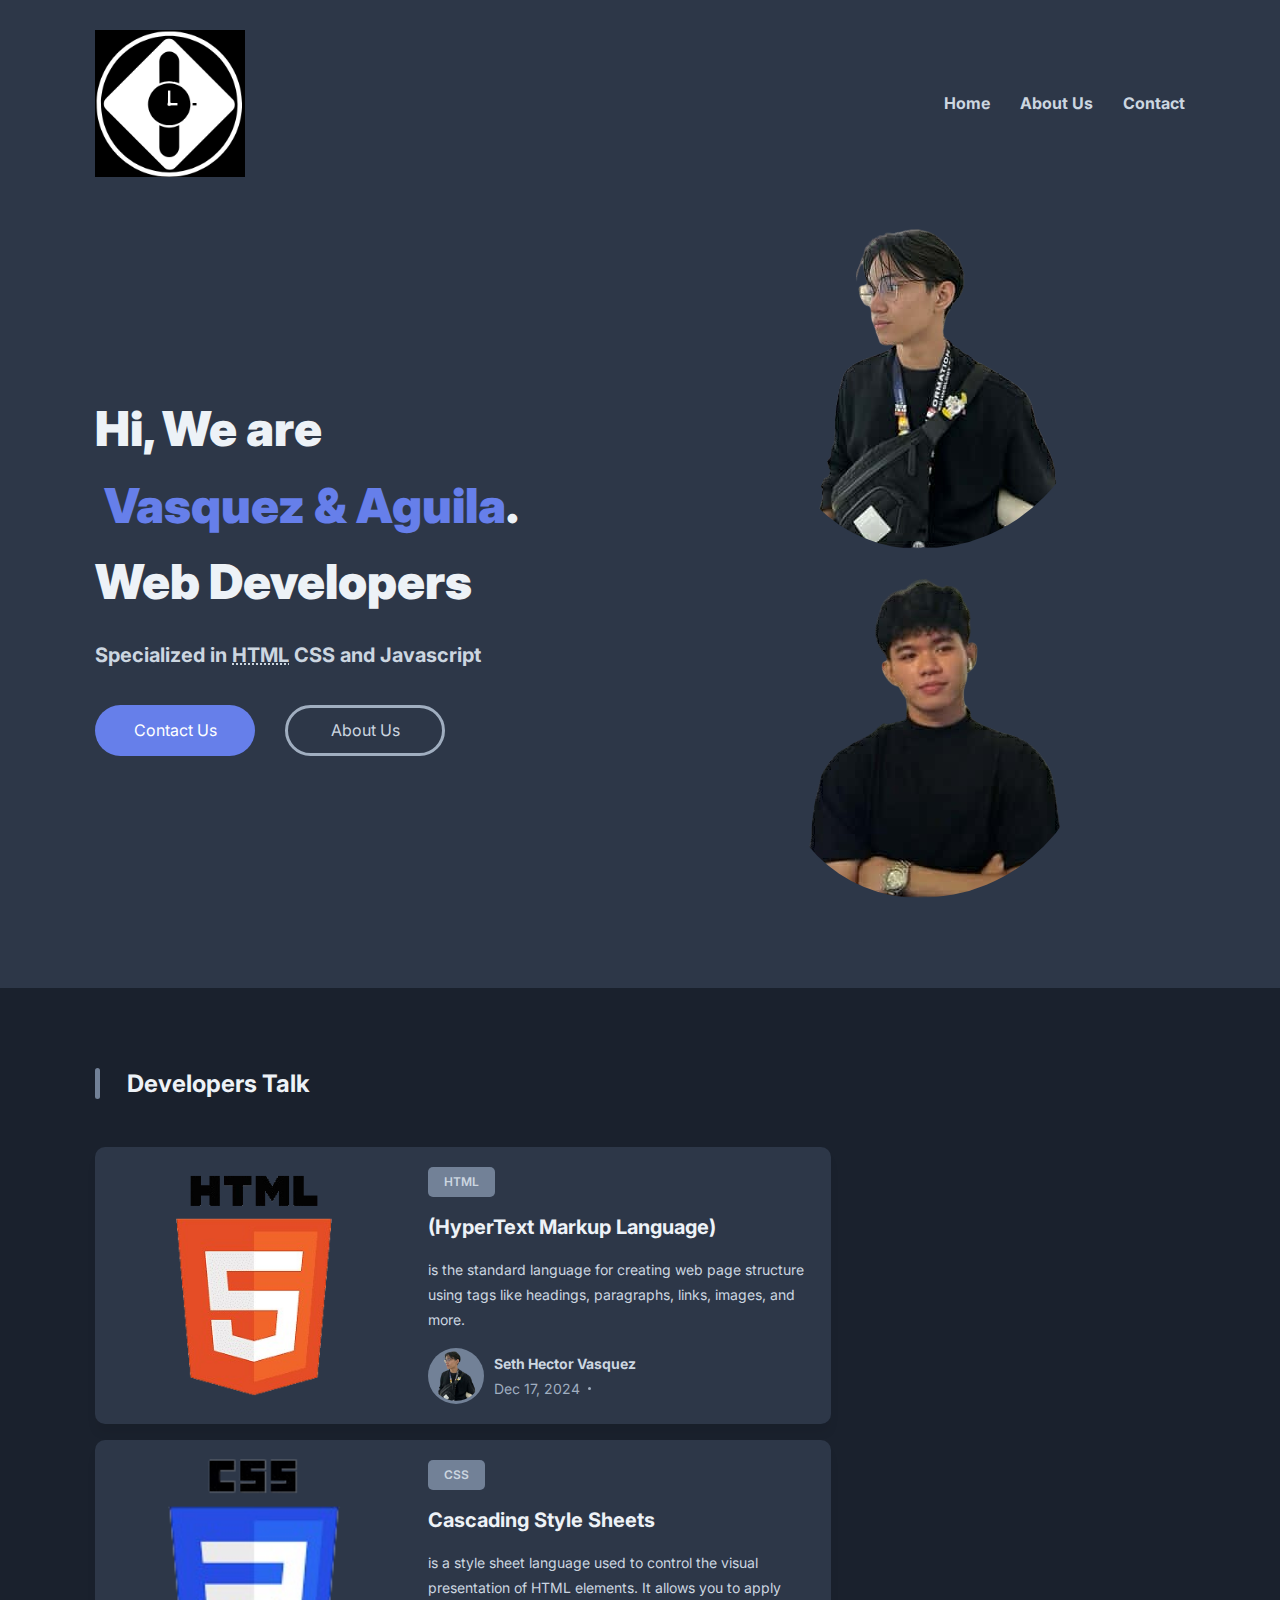
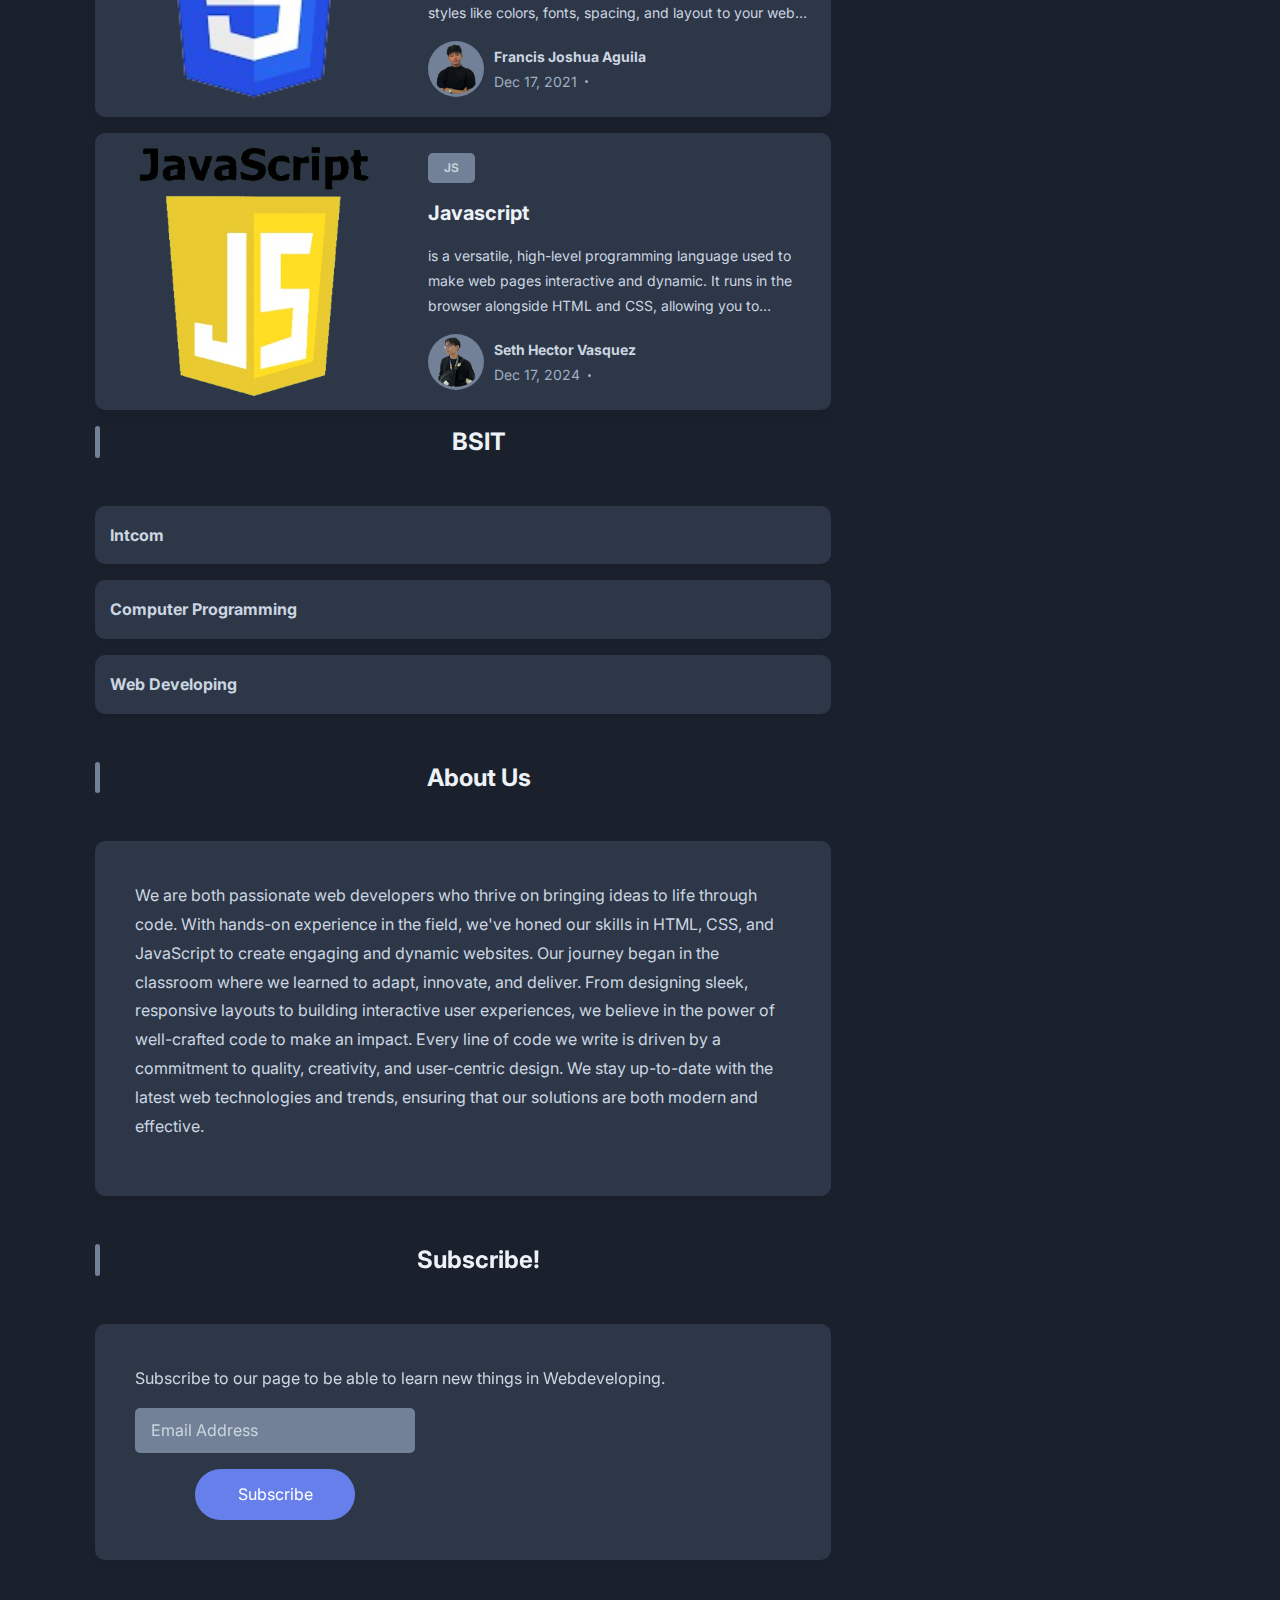
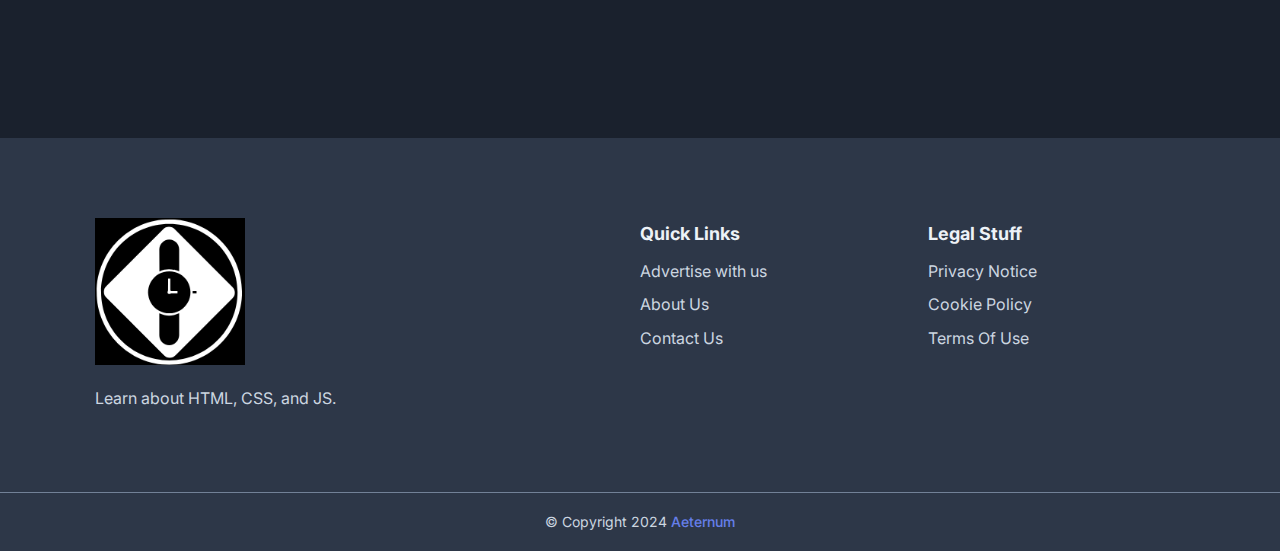
==== commit 5be71e63: "Update Developers.html" ====
--- a/Developers.html
+++ b/Developers.html
@@ -37,7 +37,7 @@
       <nav class="navbar">
 
         <a href="#">
-          <img src="images/Logo.png" alt="SimpleBlog logo" width="150" class="logo-dark">
+          <img src="IMG/Logo.png" alt="SimpleBlog logo" width="150" class="logo-dark">
         </a>
 
         <div class="btn-group">
@@ -397,8 +397,8 @@
       <div class="wrapper">
 
         <a href="#" class="footer-logo">
-          <img src="images/Logo.png" alt="SimpleBlog Logo" width="150" class="logo-light">
-          <img src="images/Logo.png" alt="SimpleBlog Logo" width="150" class="logo-dark">
+          <img src="IMG/Logo.png" alt="SimpleBlog Logo" width="150" class="logo-light">
+          <img src="IMG/Logo.png" alt="SimpleBlog Logo" width="150" class="logo-dark">
         </a>
 
         <p class="footer-text">
